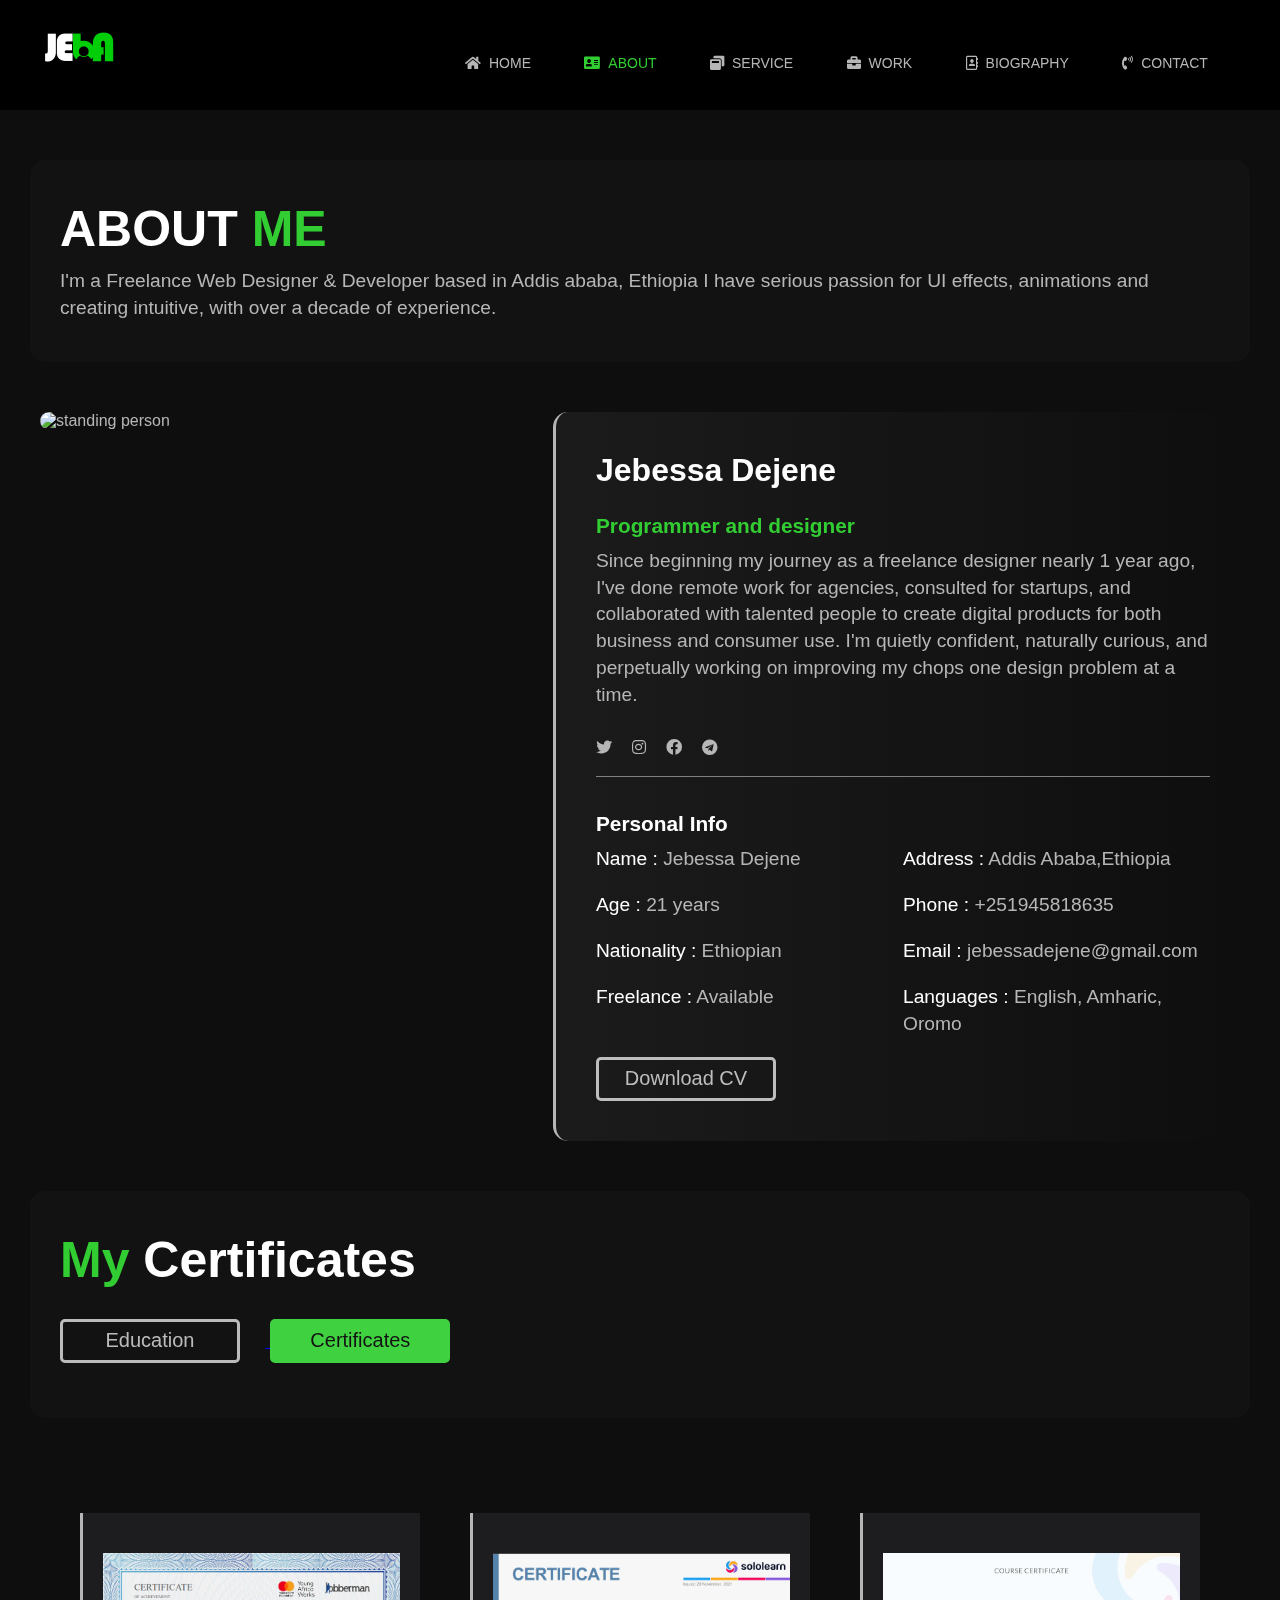
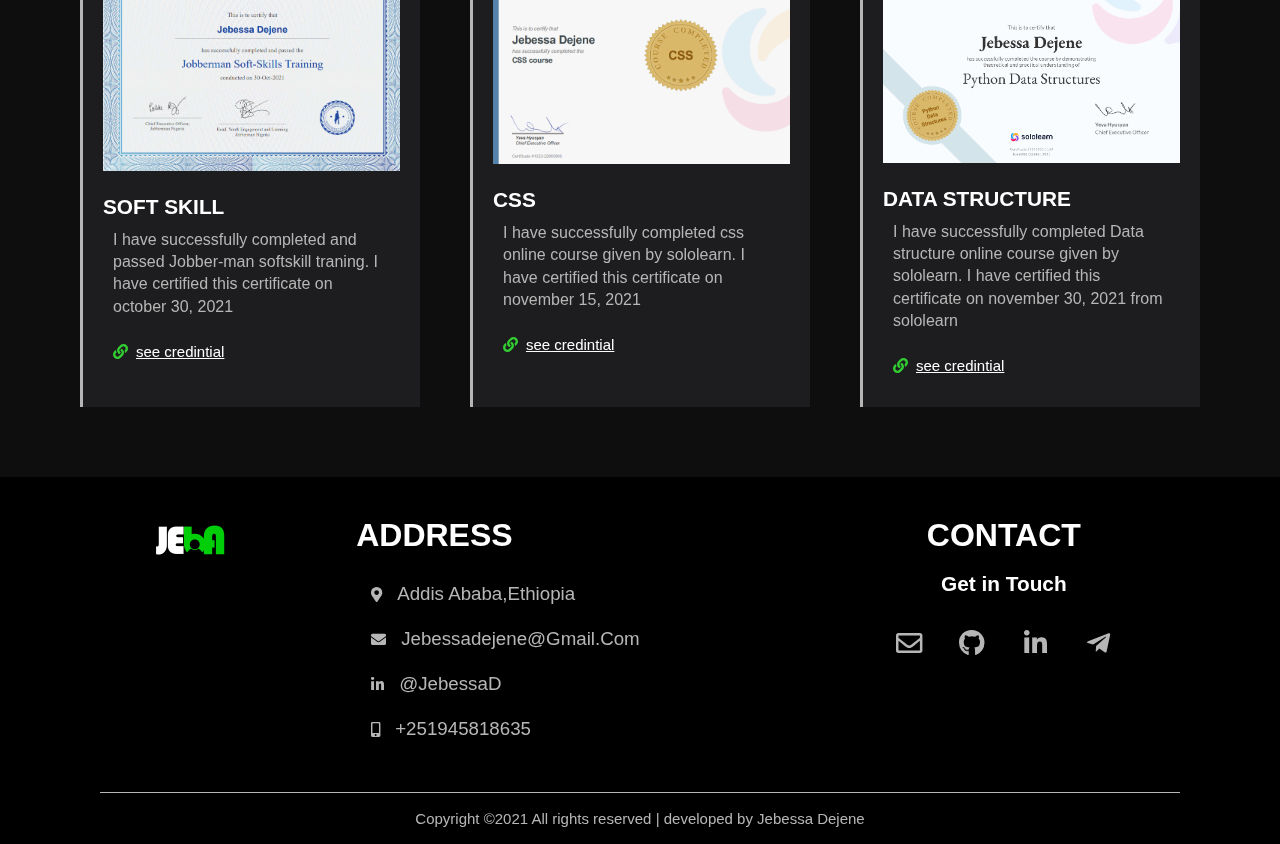
==== html/aboutCertificates.html @ d8ce4ff0 "Initial commit" ====
<!DOCTYPE html>
<html lang="en">
<head>
    <meta charset="UTF-8">
    <meta http-equiv="X-UA-Compatible" content="IE=edge">
    <meta name="viewport" content="width=device-width, initial-scale=1.0">
    <link rel="stylesheet" href="..\css\aboutCertificates.css">
    <link rel="stylesheet" href="https://use.fontawesome.com/releases/v5.4.1/css/all.css">
    <link rel="icon" href="..\image\jeba1.png" type="image/png" >

   
    <title>Jebessa | About</title>
</head>
<body>
    
    <header class="header">
        <div id="logo">
            <img  class="logo__image" src="..\image\jeba1.png" alt="JEBA LOGO" width="80px">
        </div>
        <nav class="nav-bar">
            <ul class="nav-bar__list">
                <li class="nav-bar__item"><a class="nav-bar__link" href="../index.html" ><i class="fas fa-home nav-bar__icon"><span class="nav-bar__item--mobile">HOME</span></i></a></li>
                <li class="nav-bar__item"><a class="nav-bar__link colored" href=""><i class="fas fa-address-card nav-bar__icon colored"><span class="nav-bar__item--mobile mobile--active">ABOUT</span></i></a>
                    <div class="nav-bar__sub-menu">
                        <ul class="nav-bar__sub-list">
                            <li class="nav-bar__item"><a class="nav-bar__link" href="aboutEducation.html">EDUCATION</a></li>
                            <li class="nav-bar__item"><a class="colored nav-bar__link " href="aboutCertificates.html">CERTIFICATES</a></li>
                        </ul>
                    </div>
                </li>
                <li class="nav-bar__item"><a class="nav-bar__link" href="service.html"><i class="fas fa-window-restore nav-bar__icon"><span class="nav-bar__item--mobile">SERVICE</span></i></a></li>
                <li class="nav-bar__item"><a class="nav-bar__link"  href="work.html"><i class="fas fa-briefcase nav-bar__icon"><span class="nav-bar__item--mobile">WORK</span></i></a></li>
                <li class="nav-bar__item"><a class="nav-bar__link" href="biography.html"><i class="far fa-address-book nav-bar__icon"><span class="nav-bar__item--mobile">BIOGRAPHY</span></i></a></li>
                <li class="nav-bar__item"><a class="nav-bar__link" href="contact.html"><i class="fas fa-phone-volume nav-bar__icon"><span class="nav-bar__item--mobile ">CONTACT</span></i></a></li>
            </ul>
        </nav> 
    </header>

    <main class="main">
        <article class="main__topic" >
            <h1 class="main__header">ABOUT <span class="colored">ME</span></h1>
            <p>I'm a Freelance Web Designer & Developer based in Addis ababa, Ethiopia I have serious passion for UI effects, animations and creating intuitive, with over a decade of experience.</p>
        </article>
        <div class="main__photo">
            <img class="main__image" src="C:\Users\JEBA\Pictures\Saved Pictures\b.jpg" alt="standing person">
        </div>
        <aside class="block">
            <section class="block__section">
                <h2 class="block__header1">Jebessa Dejene</span> </h2>
                <h3  class="block__header2 colored ">Programmer and designer</h3>
               <p> Since beginning my journey as a freelance designer nearly 1 year ago, I've done remote work for agencies, consulted for startups, and collaborated with talented people to create digital products for both business and consumer use. I'm quietly confident, naturally curious, and perpetually working on improving my chops one design problem at a time.</p>
               <ul class="block__social-media">
                    <li><a class="block__link" href="https://twitter.com/DejuJeba"aria-label="twitter link" target="_blank"><i class="fab fa-twitter block__icon"></i></a></li>
                    <li><a class="block__link" href="https://www.instagram.com/jeb_deju/"aria-label="instagram link" target="_blank"><i class="fab fa-instagram block__icon"></i></a></li>
                    <li><a class="block__link" href="https://www.facebook.com/jeb.deju"aria-label="facebook link" target="_blank"><i class="fab fa-facebook block__icon"></i></a></li>
                    <li><a class="block__link" href="https://t.me/Jeb_Deju"aria-label="Telegram link" target="_blank"><i class="fab fa-telegram block__icon"></i></a></li>
                </ul>

            </section>
            <section class="block__info">
                <h3 class="block__header3">Personal Info</h3>
                
                <ul>
                        <li class="block__item"><span class="white">Name : </span>Jebessa Dejene</li> 
                        <li class="block__item"><span class="white"> Age : </span>21 years</li>
                        <li class="block__item"><span class="white">Nationality  : </span>Ethiopian</li>
                        <li class="block__item"><span class="white">Freelance  : </span>Available</li>
                </ul>
                   
                <ul>
                    <li class="block__item"><span class="white">Address  : </span>Addis Ababa,Ethiopia </li>
                    <li class="block__item"><span class="white">Phone : </span>+251945818635</li>
                    <li class="block__item"><span class="white">Email  : </span>jebessadejene@gmail.com</li>
                    <li class="block__item"><span class="white">Languages  : </span>English, Amharic, Oromo</li>
                </ul>

                <form class="block__form" method="get">
                    <a href="..\image\CV.jpg" download="Jebessa_cv" target="_blank">
                        <button type="button" class="button" >Download CV</button>
                    </a>
                </form>
            </section>
            
        </aside>
        <div class="certificates__topic" >
            <h1 class="certificates__title"><span class="colored">My </span>Certificates</h1>
            <form class="certificates__form">
                <a href="aboutEducation.html"aria-label="button link">
                    <input class="certificates__input button " type="button" value="Education">
                </a>
                <input class="button button--active" type="button" value="Certificates">
            </form>
        </div>
        <div class="certificates" >
            <div class="certificates__body">
                <img class="certificates__image" src="../image/jobber.png" alt="certificate from jobberman" >
                <h2 class="certificates__header">SOFT SKILL</h2>
                <p class="certificates__caption"> I have successfully completed and passed Jobber-man softskill traning. I have certified this certificate on october 30, 2021<br><br>
                <a class="certificates__link" href="https://ynccc.org/about.html" target="_blank"><i class="fas fa-link certificates__icon"></i>see credintial</a></p>
            </div>
            <div class="certificates__body">
                <img class="certificates__image" src="../image/css.png" alt="css certificate from SOLOLEARN" >
                <h2 class="certificates__header">CSS</h2>
                <p class="certificates__caption"> I have successfully completed css online course given by sololearn. I have certified this certificate on november 15, 2021 <br><br>
                <a class="certificates__link" href="https://www.sololearn.com/Certificate/1023-22893900/pdf/" target="_blank"><i class="fas fa-link certificates__icon"></i>see credintial</a></p>
            </div>
            <div class="certificates__body">
                <img class="certificates__image" src="../image/ds.png" alt="Data structure certificate from sololearn" >
                <h2 class="certificates__header">DATA STRUCTURE</h2>
                <p class="certificates__caption"> I have successfully completed Data structure online course given by sololearn. I have certified this certificate on november 30, 2021 from sololearn <br><br>
                <a class="certificates__link" href="https://www.sololearn.com/certificates/course/en/22893900/1159/landscape/png" target="_blank"><i class="fas fa-link certificates__icon"></i>see credintial</a></p>
            </div>
            
        </div>
    </main>
    <footer class="footer">
        <div class="footer__main">
            <div class="footer__logo">
                <!-- <h1>LO<span class="paint">GO</span></h1> -->
                <img src="..\image\jeba1.png" alt="JEBA logo" width="80px">
            </div>
            <div class="address">
                <h2>ADDRESS</h2><br>
                <ul class="address__list">
                    <li class="address__item"><a class="address__link" href="https://www.google.com/maps/search/6+kilo+university/@9.045154,38.7569497,15.79z" target="_blank"><i class="fas fa-map-marker-alt address__icon"></i>Addis Ababa,Ethiopia</a></li>
                    <li class="address__item"><a class="address__link" href="mailto:jebessadejene@gmail.com"  target="_blank"><i class="fas fa-envelope address__icon"></i>jebessadejene@gmail.com</a></li>
                    <li class="address__item"><a class="address__link" href="https://www.linkedin.com/in/jebessa-dejene-74a674221"  target="_blank"><i class="fab fa-linkedin-in address__icon"></i>@jebessaD</a></li>
                    <li class="address__item"><a class="address__link" href="tel:+251945818635"  target="_blank"><i class="fas fa-mobile-alt address__icon"></i>+251945818635</a></li>
                </ul>
            </div>
            <div class="contact">
                <h2>CONTACT</h2><br>
                <h3>Get in Touch</h3>
                <ul class="contact__list">
                    <li class="contact__item"><a class="contact__link" href="mailto:jebessadejene@gmail.com" aria-label="Email link" target="_blank" ><i class="far fa-envelope contact__icon"></i></a></li>
                    <li class="contact__item"><a class="contact__link" href="https://github.com/jebessaD/" aria-label="github link"  target="_blank" ><i class="fab fa-github contact__icon"></i></a> </li>
                    <li class="contact__item"><a class="contact__link" href="https://www.linkedin.com/in/jebessa-dejene-74a674221"  aria-label="linkedin link" target="_blank" ><i class="fab fa-linkedin-in contact__icon"></i></a></li>
                    <li class="contact__item"><a class="contact__link" href="https://t.me/Jeb_Deju"  aria-label="Telegram link" target="_blank" ><i class="fab fa-telegram-plane contact__icon"></i></a></li>
                </ul>
            </div>
            
        </div>
        <p class="footer__paragraph">Copyright &copy;2021 All rights reserved | developed by Jebessa Dejene</p>
    </footer>
    
   
</body>
</html>
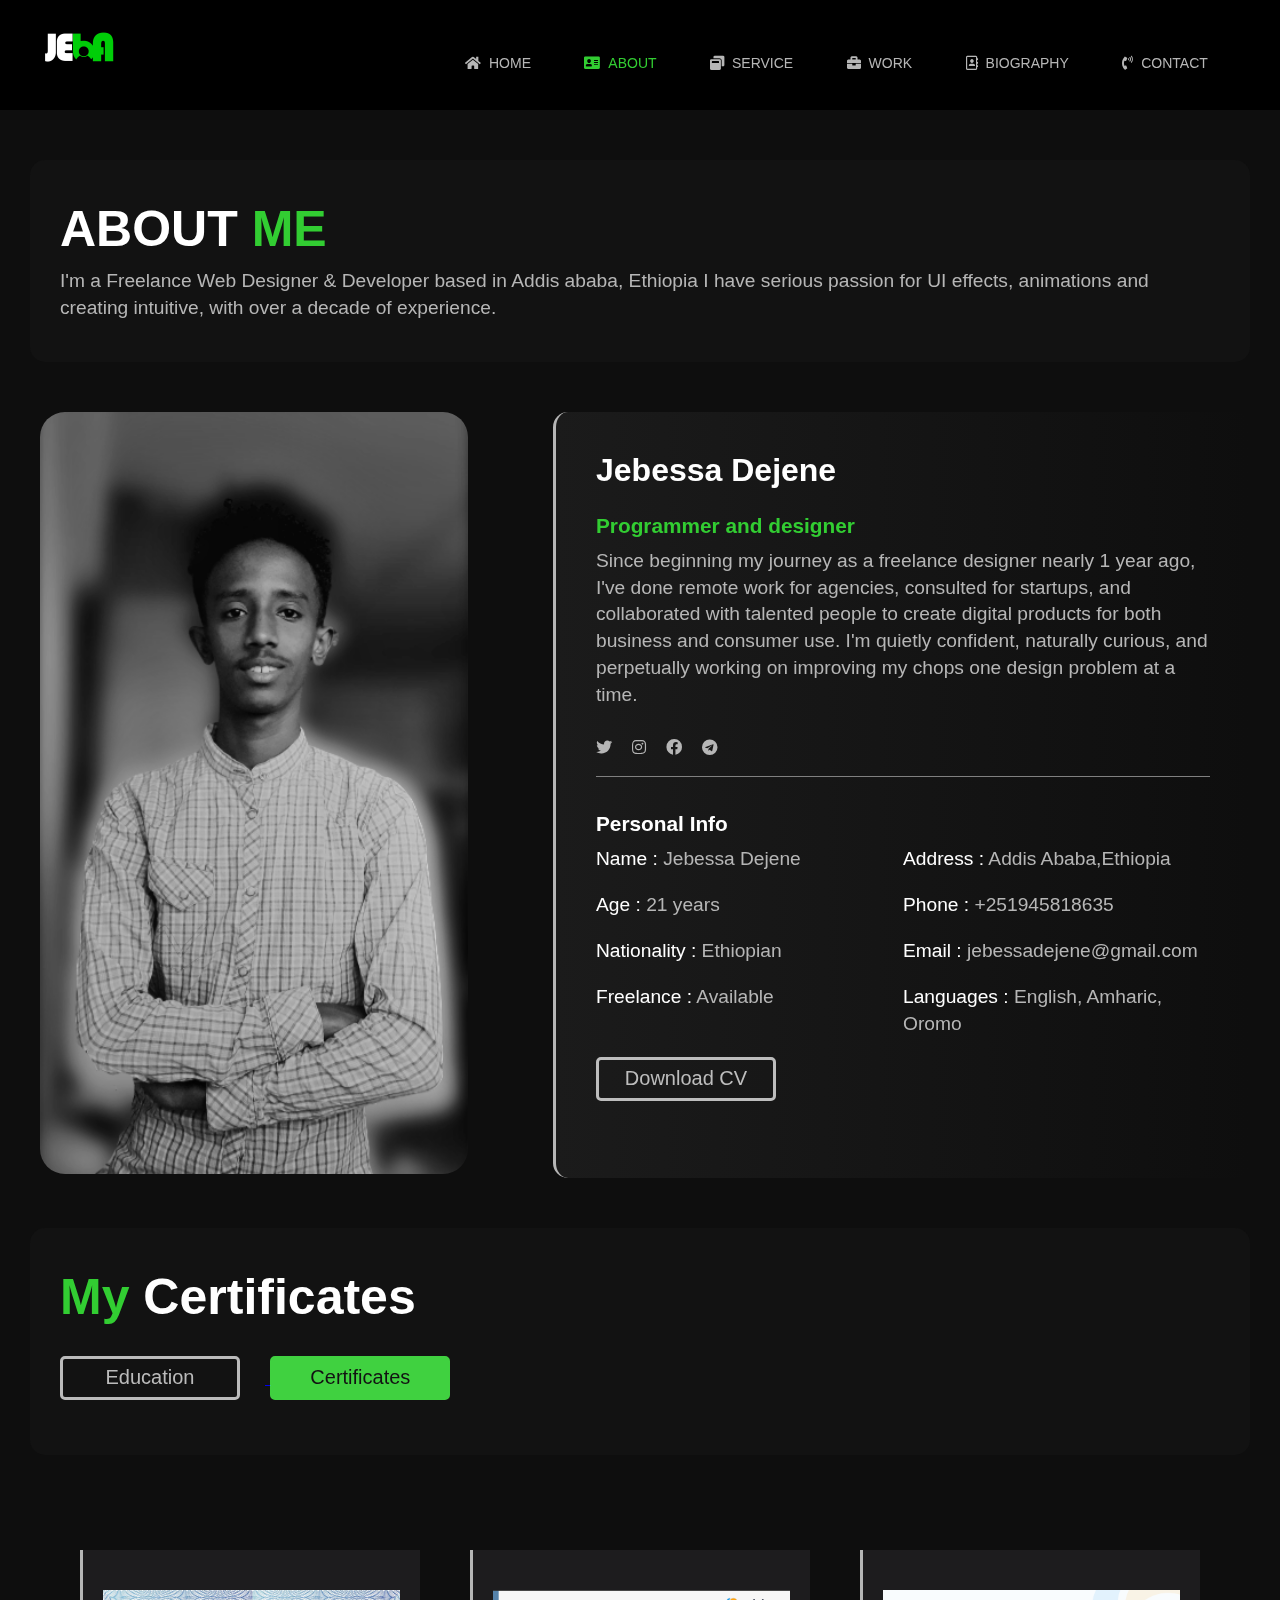
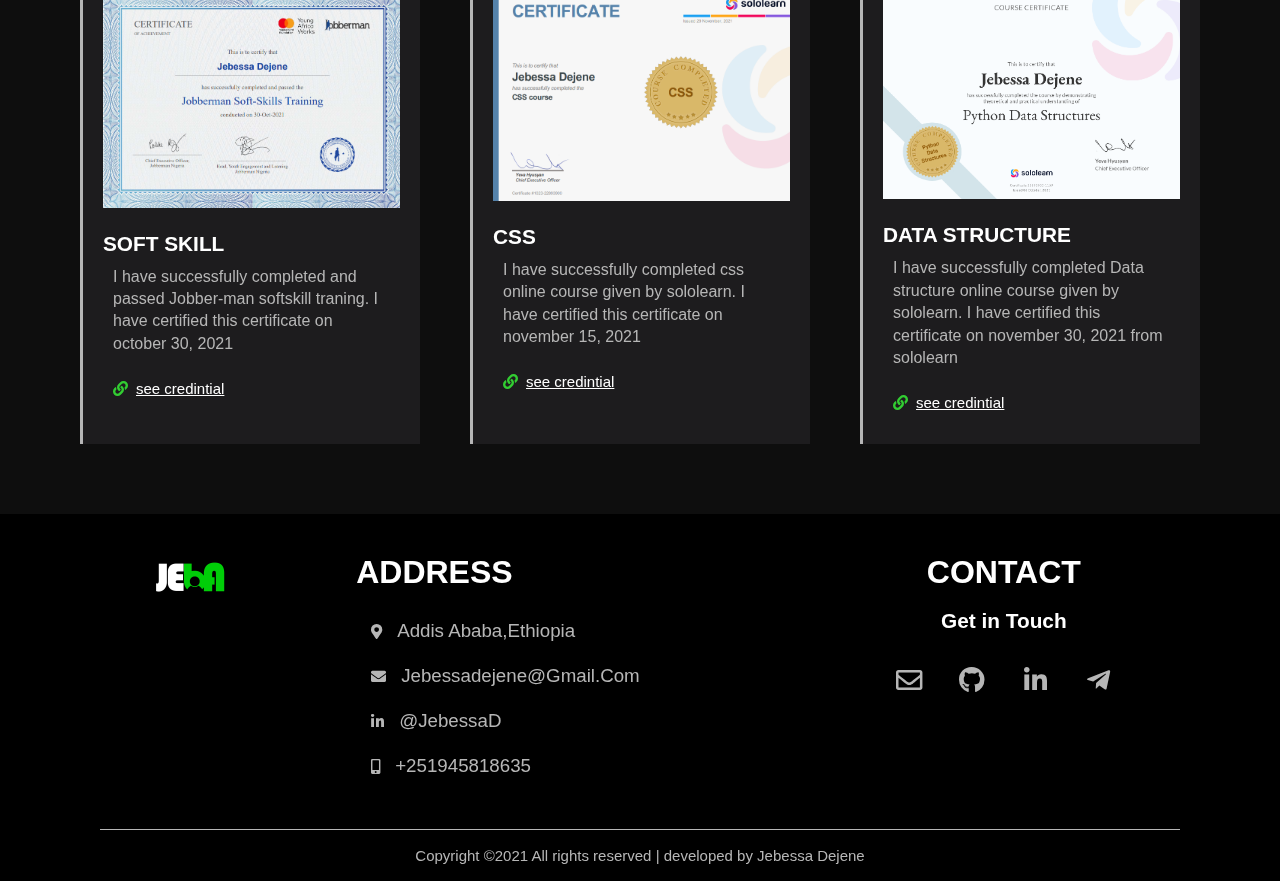
==== commit d21dbf49: "image added to about page" ====
--- a/html/aboutCertificates.html
+++ b/html/aboutCertificates.html
@@ -42,7 +42,7 @@
             <p>I'm a Freelance Web Designer & Developer based in Addis ababa, Ethiopia I have serious passion for UI effects, animations and creating intuitive, with over a decade of experience.</p>
         </article>
         <div class="main__photo">
-            <img class="main__image" src="C:\Users\JEBA\Pictures\Saved Pictures\b.jpg" alt="standing person">
+            <img class="main__image" src="../image/me4.png" alt="standing person">
         </div>
         <aside class="block">
             <section class="block__section">
